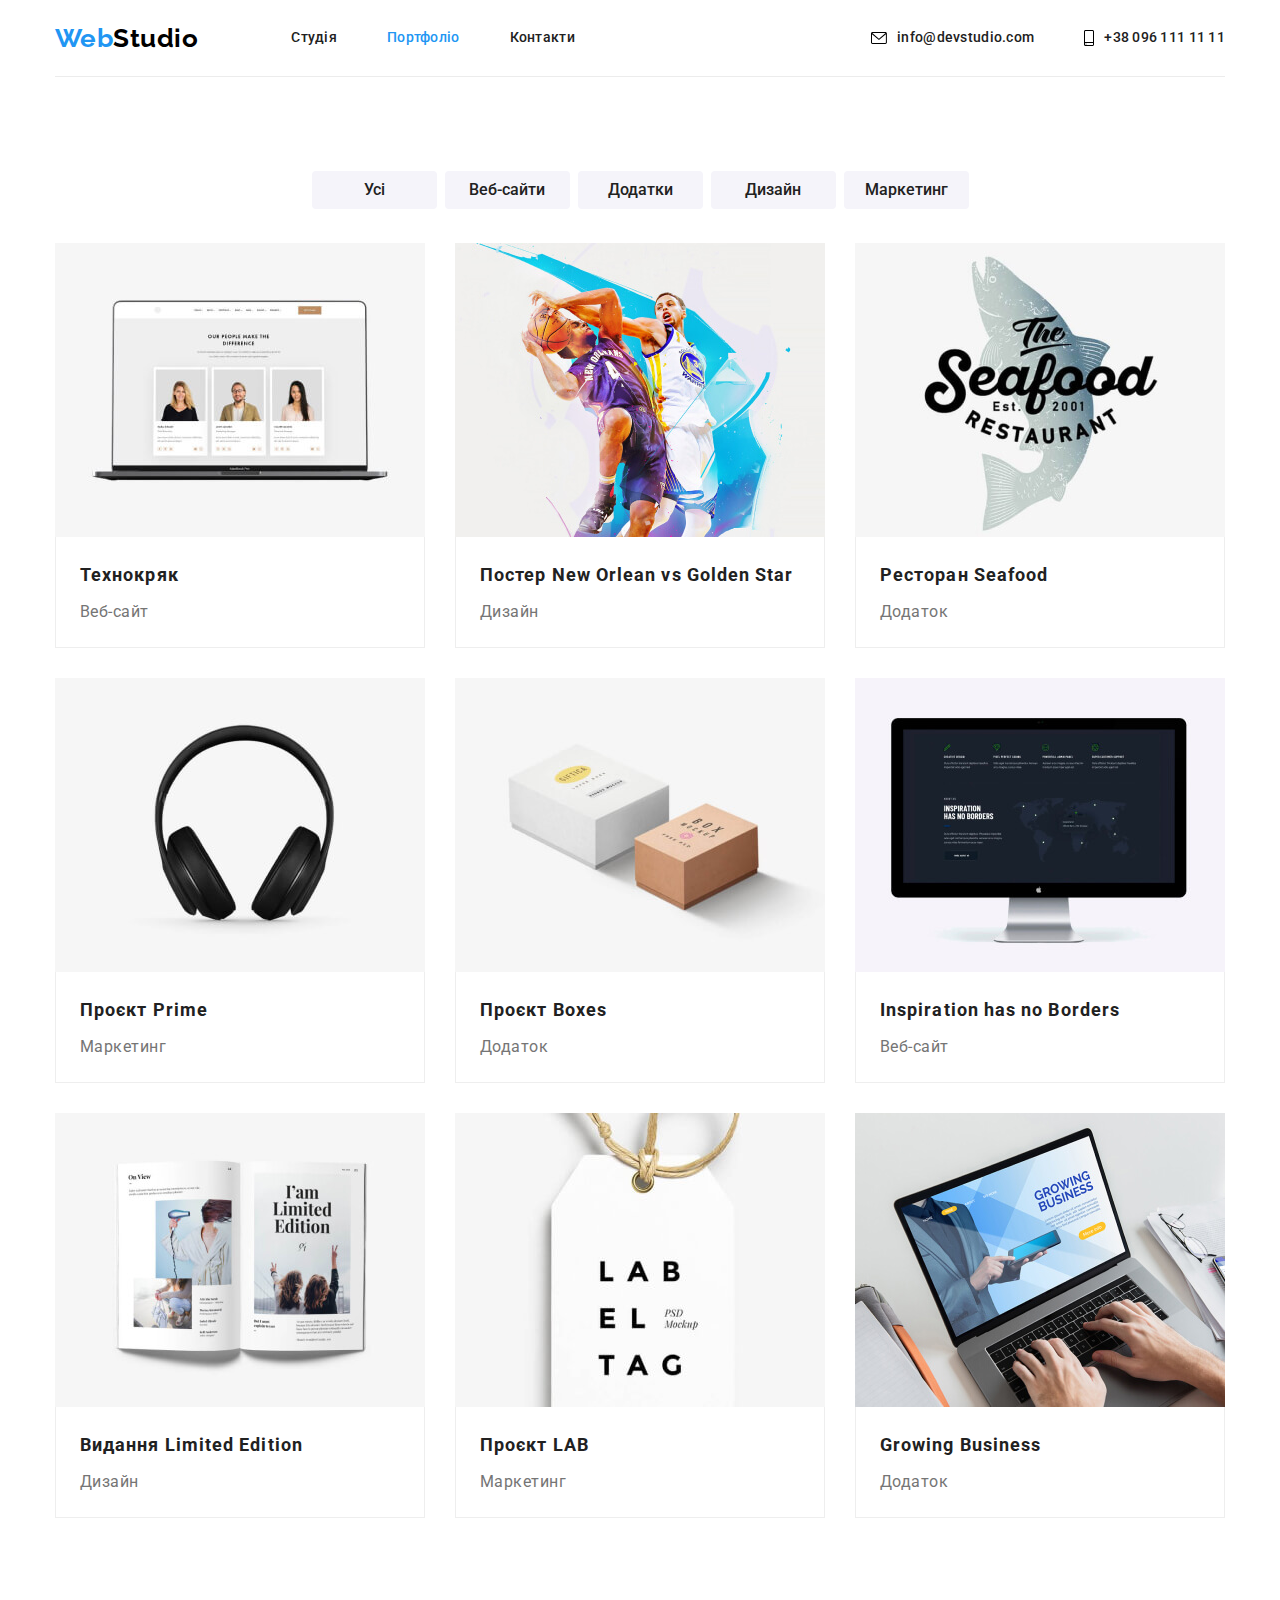
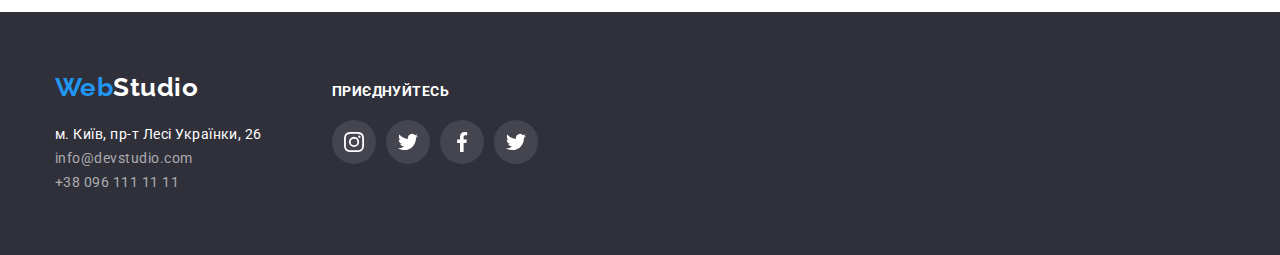
==== portfolio.html @ 513cb398 "Moved files to goit-markup-hw-05" ====
<!DOCTYPE html>
<html lang="uk">
  <head>
    <meta charset="UTF-8" />
    <meta http-equiv="X-UA-Compatible" content="IE=edge" />
    <meta name="viewport" content="width=device-width, initial-scale=1.0" />
    <title>Portfolio</title>
    <link rel="preconnect" href="https://fonts.googleapis.com" />
    <link rel="preconnect" href="https://fonts.gstatic.com" crossorigin />
    <link
      href="https://fonts.googleapis.com/css2?family=Raleway:wght@700&family=Roboto:wght@400;500;700;900&display=swap"
      rel="stylesheet"
    />
    <link
      rel="stylesheet"
      href="https://cdnjs.cloudflare.com/ajax/libs/modern-normalize/1.1.0/modern-normalize.min.css"
    />
    <link rel="stylesheet" href="./css/styles.css" />
  </head>
  <body>
    <header>
      <div class="container">
        <nav class="main-nav">
          <a href="./index.html" class="logo"> <span class="logo-blue">Web</span>Studio </a>
          <ul class="site-nav-list pages">
            <li class="item"><a href="./index.html" class="link">Студія</a></li>
            <li class="item"><a href="./portfolio.html" class="link current">Портфоліо</a></li>
            <li class="item"><a href="" class="link">Контакти</a></li>
          </ul>
          <ul class="site-nav-list contacts">
            <li class="item">
              <a href="mailto:info@devstudio.com" class="contact">
                <svg width="16" height="12" class="header_icon">
                  <use href="./images/icons.svg#icon-envelope"></use></svg>info@devstudio.com</a
              >
            </li>
            <li class="item">
              <a href="tel:+380961111111" class="contact">
                <svg width="10" height="16" class="header_icon">
                  <use href="./images/icons.svg#icon-smartphone"></use></svg>+38 096 111 11 11</a>
            </li>
          </ul>
        </nav>
      </div>
    </header>

    <main>
      <section>
        <div class="container sec-works">
          <h1 class="visually-hidden">Страница портфолио</h1>
          <ul class="button-list">
            <li class="button-menu"><button type="button" class="button-function">Усі</button></li>
            <li class="button-menu">
              <button type="button" class="button-function">Веб-сайти</button>
            </li>
            <li class="button-menu">
              <button type="button" class="button-function">Додатки</button>
            </li>
            <li class="button-menu">
              <button type="button" class="button-function">Дизайн</button>
            </li>
            <li class="button-menu">
              <button type="button" class="button-function">Маркетинг</button>
            </li>
          </ul>
          <ul class="gallery-list">
            <li class="item">
              <a href="" class="gallery-list-link"
                ><img src="./images/gallery1.jpg" alt="Технокряк" width="370" />
                <div class="gallery-list-content">
                  <h2 class="gallery-list-title">Технокряк</h2>
                  <p class="gallery-list-text">Веб-сайт</p>
                </div>
              </a>
            </li>
            <li class="item">
              <a href="" class="gallery-list-link"
                ><img
                  src="./images/gallery2.jpg"
                  alt="Постер New Orlean vs Golden Star"
                  width="370"
                />
                <div class="gallery-list-content">
                  <h2 class="gallery-list-title">Постер New Orlean vs Golden Star</h2>
                  <p class="gallery-list-text">Дизайн</p>
                </div></a
              >
            </li>
            <li class="item">
              <a href="" class="gallery-list-link"
                ><img src="./images/gallery3.jpg" alt="Ресторан Seafood" width="370" />
                <div class="gallery-list-content">
                  <h2 class="gallery-list-title">Ресторан Seafood</h2>
                  <p class="gallery-list-text">Додаток</p>
                </div></a
              >
            </li>
            <li class="item">
              <a href="" class="gallery-list-link"
                ><img src="./images/gallery4.jpg" alt="Проєкт Prime" width="370" />
                <div class="gallery-list-content">
                  <h2 class="gallery-list-title">Проєкт Prime</h2>
                  <p class="gallery-list-text">Маркетинг</p>
                </div></a
              >
            </li>
            <li class="item">
              <a href="" class="gallery-list-link"
                ><img src="./images/gallery5.jpg" alt="Проєкт Boxes" width="370" />
                <div class="gallery-list-content">
                  <h2 class="gallery-list-title">Проєкт Boxes</h2>
                  <p class="gallery-list-text">Додаток</p>
                </div></a>
            </li>
            <li class="item">
              <a href="" class="gallery-list-link"
                ><img src="./images/gallery6.jpg" alt="" width="370" />
                <div class="gallery-list-content">
                  <h2 class="gallery-list-title">Inspiration has no Borders</h2>
                  <p class="gallery-list-text">Веб-сайт</p>
                </div></a>
            </li>
            <li class="item">
              <a href="" class="gallery-list-link"
                ><img src="./images/gallery7.jpg" alt="Видання Limited Edition" width="370" />
                <div class="gallery-list-content">
                  <h2 class="gallery-list-title">Видання Limited Edition</h2>
                  <p class="gallery-list-text">Дизайн</p>
                </div></a
              >
            </li>
            <li class="item">
              <a href="" class="gallery-list-link"
                ><img src="./images/gallery8.jpg" alt="Проєкт LAB" width="370" />
                <div class="gallery-list-content">
                  <h2 class="gallery-list-title">Проєкт LAB</h2>
                  <p class="gallery-list-text">Маркетинг</p>
                </div></a
              >
            </li>
            <li class="item">
              <a href="" class="gallery-list-link"
                ><img src="./images/gallery9.jpg" alt="" width="370" />
                <div class="gallery-list-content">
                  <h2 class="gallery-list-title">Growing Business</h2>
                  <p class="gallery-list-text">Додаток</p>
                </div></a
              >
            </li>
          </ul>
        </div>
      </section>
    </main>
    <footer>
      <section class="footer-section-address">
        <div class="container container-footer">
          <div class="address-footer">
            <a href="./index.html" class="footer-logo">
              <span class="footer-logo-blue">Web</span>Studio
            </a>
            <address>
              <ul class="footer-address-list">
                <li>
                  <a
                    href="https://goo.gl/maps/oqx8ePhRrZRqefAk6"
                    target="_blank"
                    rel="noopener noreferrer nofollow"
                    class="footer-address-link"
                  >
                    м. Київ, пр-т Лесі Українки, 26
                  </a>
                </li>
                <li>
                  <a href="mailto:info@devstudio.com" class="footer-contacts">info@devstudio.com</a>
                </li>
                <li><a href="tel:+380961111111" class="footer-contacts">+38 096 111 11 11</a></li>
              </ul>
            </address>
          </div>
          <div class="join">
            <h3 class="join-title">приєднуйтесь</h3>
            <ul class="join-list">
              <li class="join-item"><a href="" class="join-button">
                <svg width="20" height="20" class="join-link">
                  <use href="./images/icons.svg#icon-instagram"></use>
                </svg>
              </a></li>
              <li class="join-item"><a href="" class="join-button">
                <svg width="20" height="20" class="join-link">
                  <use href="./images/icons.svg#icon-twitter"></use>
                </svg>
              </a></li>
              <li class="join-item"><a href="" class="join-button">
                <svg width="20" height="20" class="join-link">
                  <use href="./images/icons.svg#icon-facebook"></use>
                </svg>
              </a></li>
              <li class="join-item"><a href="" class="join-button">
                <svg width="20" height="20" class="join-link">
                  <use href="./images/icons.svg#icon-twitter"></use>
                </svg>
              </a></li>
            </ul>
          </div>
        </div>
      </section>
    </footer>
  </body>
</html>
---- css/styles.css ----
:root {
  --primary-text-color: #212121;
  --title-text-color: #757575;
  --accent-color: #2196f3;
  --primary-white-color: #ffffff;
}

body {
  background-color: var(--primary-white-color);
  color: var(--primary-text-color);
  font-family: Roboto, sans-serif;
  letter-spacing: 0.03em;
}

h1,
h2,
h3,
h4,
h5,
h6,
p {
  margin: 0;
}

ul {
  margin: 0;
  padding: 0;
  list-style: none;
}

button {
  cursor: pointer;
}

img {
  display: block;
  max-width: 100%;
  height: auto;
}

.container {
  width: 1200px;
  margin: 0 auto;
  padding: 0 15px;
}

.link {
  text-decoration: none;
}

/* ------Utilitarian classes------ */

.visually-hidden {
  position: absolute;
  width: 1px;
  height: 1px;
  margin: -1px;
  border: 0;
  padding: 0;
  white-space: nowrap;
  overflow: hidden;
}
/*  Header: */

/* Logo */

.logo {
  color: #000000;
  font-family: Raleway, sans-serif;
  font-weight: 700;
  font-size: 26px;
  line-height: 1.19;
  text-decoration: none;
}

.logo:hover {
  color: var(--accent-color);
}

.logo-blue {
  color: var(--accent-color);
}

.logo-blue:hover {
  color: #000000;
}

/* Навигация по сайту */

.main-nav {
  display: flex;
  align-items: center;
  border-bottom: 1px solid #ececec;
}

.site-nav-list {
  display: flex;
  list-style: none;
}

/* .site-nav-list .item {
  margin-right: 50px;
}

.site-nav-list .item:last-child {
  margin-right: 0;
} */

.site-nav-list .item + .item {
  margin-left: 50px;
}

/* .site-nav-list .item:not(:last-child) {
  margin-right: 50px;
} */

.site-nav-list.pages {
  margin-left: 93px;
}

.site-nav-list.contacts {
  margin-left: auto;
}

.site-nav-list .link,
.contact {
  display: inline-flex;
  align-items: center;
  padding-top: 30px;
  padding-bottom: 30px;
  color: var(--primary-text-color);
  font-weight: 500;
  font-size: 14px;
  line-height: 1.14;
  letter-spacing: 0.02em;
  text-decoration: none;
}

.site-nav-list .link:hover,
.site-nav-list .link:focus,
.contact:hover,
.contact:focus {
  color: var(--accent-color);
  fill: var(--accent-color);
}

.site-nav-list .link.current {
  color: var(--accent-color);
}

.header_icon {
  margin-right: 10px;
}

/* End of header. */

/* main: */

.hero {
  text-align: center;
}

.container.sec-hero {
  display: flex;
  flex-direction: column;
  align-items: center;

  padding-top: 200px;
  padding-bottom: 200px;

  height: 600px;
  width: 1600px;
  margin-left: auto;
  margin-right: auto;
  background-image: linear-gradient(to right, rgba(47, 48, 58, 0.4), rgba(47, 48, 58, 0.4)),
    url(../images/hero.jpg);
  background-repeat: no-repeat;
  background-size: cover;
  background-position: center;

  background-color: #2f303a;
}

.hero-title {
  color: #ffffff;
  font-weight: 900;
  font-size: 44px;
  line-height: 1.36;
  font-family: inherit;
  letter-spacing: 0.06em;
  text-transform: uppercase;
  text-align: center;
  width: 696px;
  margin-bottom: 30px;
}

.button.primary {
  color: #ffffff;
  background-color: var(--accent-color);
  font-family: inherit;
  font-weight: 700;
  font-size: 16px;
  line-height: 1.88;
  letter-spacing: 0.06em;

  width: 216px;
  height: 50px;
  box-shadow: 0px 4px 4px rgba(0, 0, 0, 0.15);
  border-radius: 4px;
  border-color: var(--accent-color);
}

.sec1 {
  padding-top: 94px;
  padding-bottom: 94px;
}
.feature-list {
  display: flex;
  list-style: none;
}

.feature-list .feature-name:not(:last-child) {
  margin-right: 30px;
}

.feature-name .thumb {
  display: flex;
  justify-content: center;
  align-items: center;
  width: 270px;
  content: '';
  height: 120px;
  background-color: #f5f4fa;
  border-radius: 4px;
  margin-bottom: 30px;

  /* background-size: contain;
  background-repeat: no-repeat;
  background-position: center;*/
}
/* 
.feature-name.icon-antenna::before {
  background-image: url(../images/antenna_1.svg);
}

.feature-name.icon-clock::before {
  background-image: url(../images/clock_2.svg);
}

.feature-name.icon-diagram::before {
  background-image: url(../images/diagram_3.svg);
}

.feature-name.icon-astronaut::before {
  background-image: url(../images/astronaut_4.svg);
} */

.feature-list .title {
  color: var(--primary-text-color);
  font-weight: 700;
  font-size: 14px;
  line-height: 1.14;
  text-transform: uppercase;

  margin-bottom: 10px;
}

.feature-list p {
  color: var(--title-text-color);
  font-size: 14px;
  line-height: 1.71;
}

.sec2 {
  padding-bottom: 94px;
}
.section-work {
  color: var(--primary-text-color);
  font-weight: 700;
  font-size: 36px;
  line-height: 1.17;
  text-align: center;
  padding-bottom: 50px;
}

.work-list {
  display: flex;
  list-style: none;
}

.work-list .work-item:not(:last-child) {
  margin-right: 30px;
}

.sec3 {
  background-color: #f5f4fa;
  padding-top: 94px;
  padding-bottom: 94px;
}

.section-team {
  color: var(--primary-text-color);
  font-weight: 700;
  font-size: 36px;
  line-height: 1.17;
  text-align: center;

  margin-bottom: 50px;
}

.section-team-list {
  display: flex;
  list-style: none;
}

.section-team-list .person {
  width: 270px;

  background-color: #ffffff;
  box-shadow: 0px 1px 3px rgba(0, 0, 0, 0.12), 0px 1px 1px rgba(0, 0, 0, 0.14),
    0px 2px 1px rgba(0, 0, 0, 0.2);
  border-radius: 0px 0px 4px 4px;
}

.section-team-list .person + .person {
  margin-left: 30px;
}

.person-content {
  display: flex;
  flex-direction: column;

  padding: 30px;
}

.section-team-list .title {
  color: var(--primary-text-color);
  font-weight: 500;
  font-size: 16px;
  line-height: 1.18;
  text-align: center;
  margin-bottom: 10px;
}

.section-team-list .profession {
  color: var(--title-text-color);
  font-size: 16px;
  line-height: 1.18;
  text-align: center;
  margin-bottom: 16px;
}

.person-soc-list {
  display: flex;
  justify-content: center;
  align-items: center;
}

.person-soc-items {
  width: 44px;
  height: 44px;
}

.person-soc-items:not(:last-child) {
  margin-right: 10px;
}

.person-soc-link {
  width: 100%;
  height: 100%;
  display: flex;
  border-radius: 50%;

  justify-content: center;
  align-items: center;
}

.person-soc-link:hover,
.person-soc-link:focus {
  background-color: var(--accent-color);
  fill: #ffffff;
}

.sec-customers {
  padding-top: 94px;
  padding-bottom: 94px;
}

.customers-title {
  font-weight: 700;
  font-size: 36px;
  line-height: 1.17;
  text-align: center;
  letter-spacing: 0.03em;
  margin-bottom: 50px;
}

.customers-list {
  display: flex;
  align-items: center;
}

.customers-item:not(:last-child) {
  margin-right: 30px;
}

.customers-item-box {
  display: block;
  align-items: center;
  justify-content: center;
  width: 170px;
  height: 92px;
  left: 615px;
  top: 2490px;

  border: 1px solid #afb1b8;
  border-radius: 4px;

  fill: #afb1b8;
}

.customers-item-box:hover,
.customers-item-box:focus {
  border-color: var(--accent-color);
  fill: var(--accent-color);
}

.customers_icons {
  margin: 16px 32px;
}

/* end of main. */

/* footer: */

.footer-section-address {
  background-color: #2f303a;
}

.container-footer {
  display: flex;
}

.footer-logo {
  color: #ffffff;
  font-family: 'Raleway';
  font-style: normal;
  font-weight: 700;
  font-size: 26px;
  line-height: 1.19;
  text-decoration: none;

  display: block;
  padding-top: 60px;
  padding-bottom: 20px;
}

.footer-logo-blue {
  color: var(--accent-color);
}

.footer-address-list {
  list-style: none;
  font-size: 14px;
  line-height: 1.71;
  font-style: normal;

  padding-bottom: 60px;
}

.footer-address-link {
  color: #ffffff;
  font-size: 14px;
  line-height: 1.71;
  text-decoration: none;
}

.footer-address-link:hover,
.footer-address-link:focus {
  color: var(--accent-color);
}

.footer-contacts {
  color: rgba(255, 255, 255, 0.6);
  font-size: 14px;
  line-height: 1.71;
  text-decoration: none;
}

.footer-contacts:hover,
.footer-contacts:focus {
  color: var(--accent-color);
}

.join {
  margin-top: 72px;
  margin-left: 70px;
}

.join-title {
  font-weight: 700;
  font-size: 14px;
  line-height: 1.14;
  letter-spacing: 0.03em;
  text-transform: uppercase;
  color: #ffffff;

  margin-bottom: 20px;
}
.join-list {
  display: flex;
  justify-content: center;
}
.join-item {
}
.join-button {
  padding: 0;
  border: none;
  width: 44px;
  height: 44px;
  border-radius: 50%;
  margin-right: 10px;
  background: rgba(255, 255, 255, 0.1);
  display: inline-flex;
  justify-content: center;
  align-items: center;
}

.join-button:hover,
.join-button:focus {
  background: var(--accent-color);
  fill: var(--primary-white-color);
}

.join-link {
  background-position: center;
  fill: var(--primary-white-color);
  margin: 0;
  padding: 0;
}

/* классы для portfolio.html */

.container.sec-works {
  background-color: #ffffff;
  padding-top: 94px;
  padding-bottom: 94px;
}

.button-list {
  display: flex;
  list-style: none;
  justify-content: center;

  margin-bottom: 34px;
}

.button-menu:not(:last-child) {
  margin-right: 8px;
}

.button-function {
  color: #212121;
  background-color: #f5f4fa;
  font-family: inherit;
  font-weight: 500;
  font-size: 16px;
  line-height: 1.62;
  text-align: center;

  width: 125px;
  height: 38px;
  border-radius: 4px;
  border: 2px solid transparent;
}

.button-function:hover,
.button-function:focus {
  color: #ffffff;
  background-color: #2196f3;
  box-shadow: 0px 3px 1px rgba(0, 0, 0, 0.1), 0px 1px 2px rgba(0, 0, 0, 0.08),
    0px 2px 2px rgba(0, 0, 0, 0.12);
  border-radius: 4px;
}

.gallery-list {
  display: flex;
  flex-wrap: wrap;
  list-style: none;
}

.gallery-list .item {
  flex-basis: calc((100% - 60px) / 3);
  margin-right: 30px;
  margin-bottom: 30px;
}

.gallery-list .item:nth-child(3n) {
  margin-right: 0;
}

.gallery-list .item:nth-last-child(-n + 3) {
  margin-bottom: 0;
}

.gallery-list .item:hover,
.gallery-list .item:focus {
  border: 1px solid #eeeeee;
  box-shadow: 0px 1px 1px rgba(0, 0, 0, 0.12), 0px 4px 4px rgba(0, 0, 0, 0.06),
    1px 4px 6px rgba(0, 0, 0, 0.16);
}

.gallery-list-link {
  text-decoration: none;
}

.gallery-list-content {
  padding: 20px 24px;
  border-left: 1px solid #eeeeee;
  border-right: 1px solid #eeeeee;
  border-bottom: 1px solid #eeeeee;
}

.gallery-list-title {
  color: var(--primary-text-color);
  font-weight: 700;
  font-size: 18px;
  line-height: 2;
  letter-spacing: 0.06em;

  margin-bottom: 4px;
}

.gallery-list-text {
  color: var(--title-text-color);
  font-size: 16px;
  line-height: 1.88;
}
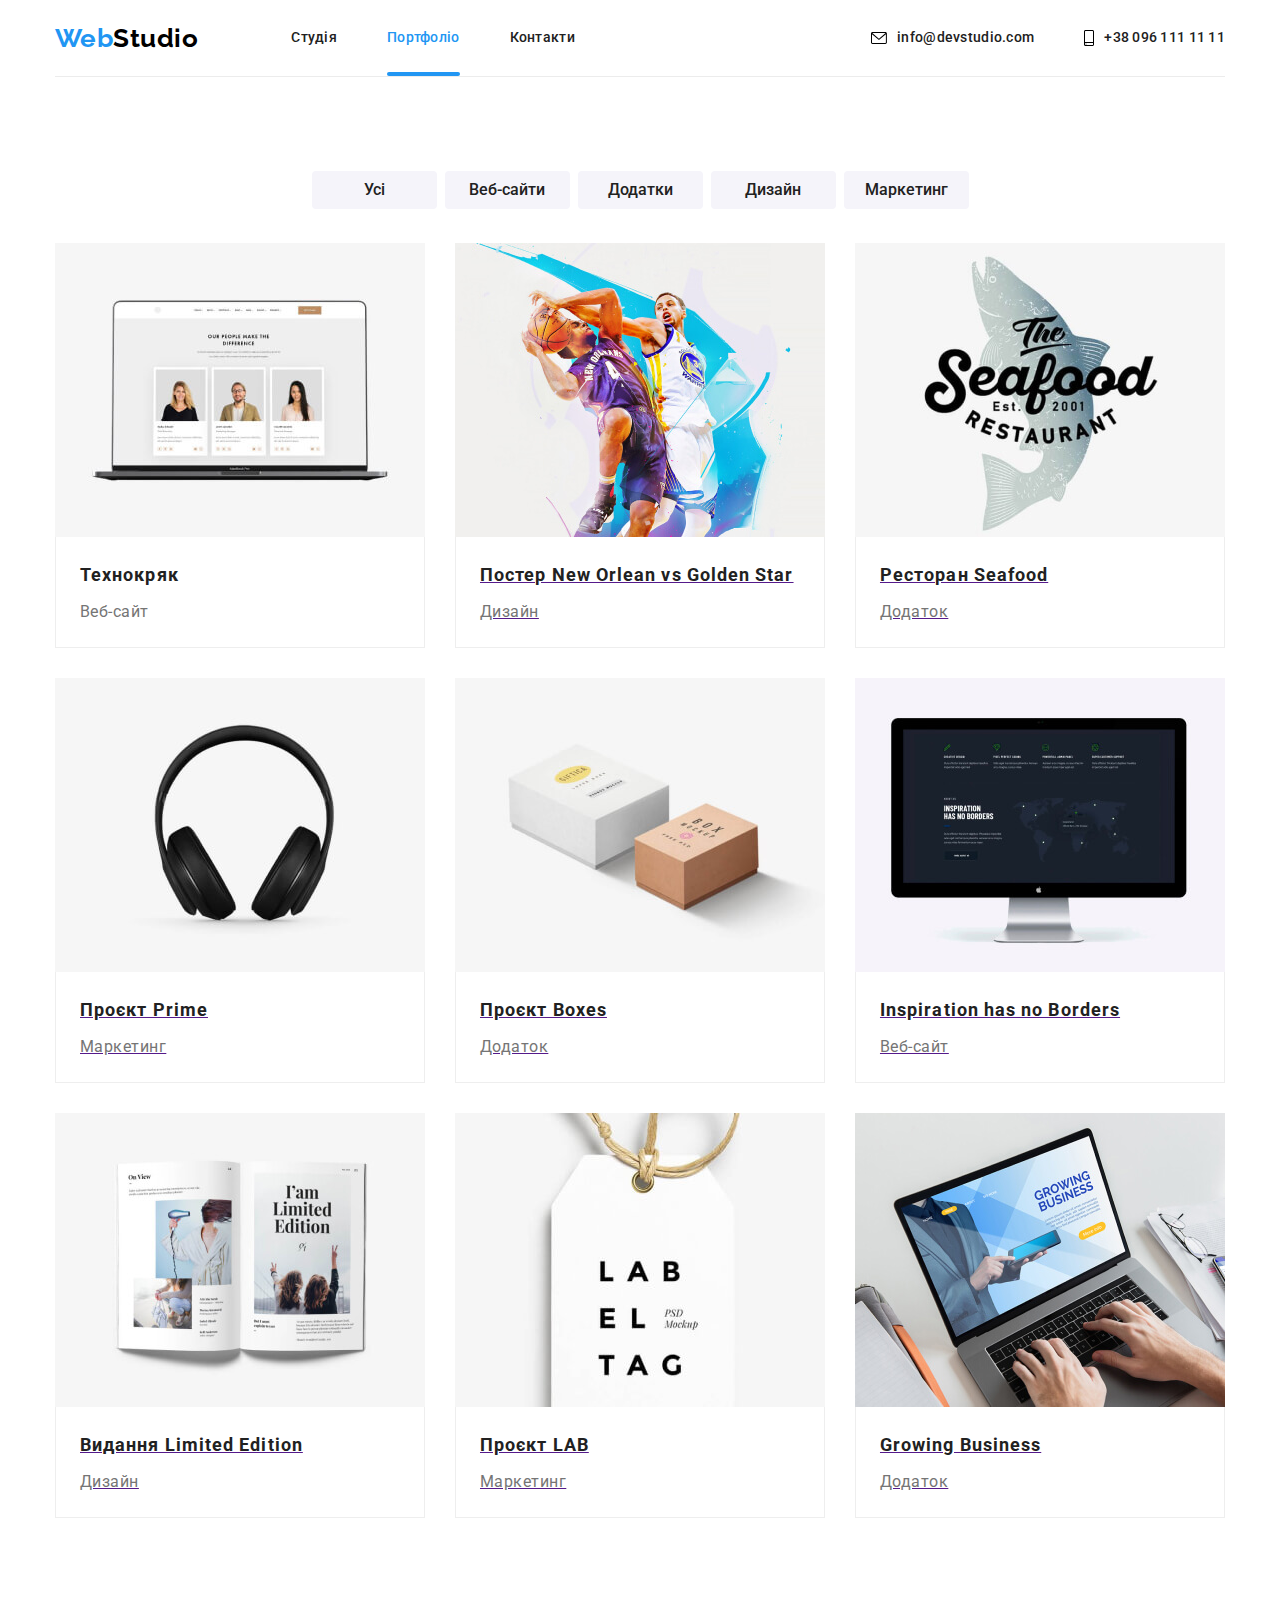
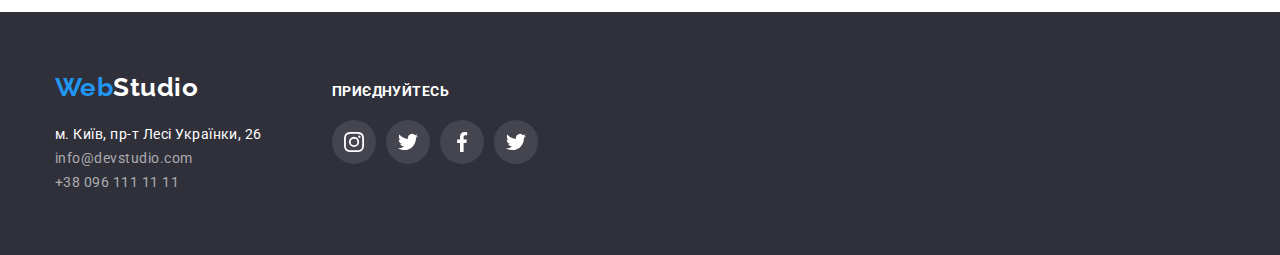
==== commit a69abff9: "Added technocrack" ====
--- a/portfolio.html
+++ b/portfolio.html
@@ -65,8 +65,12 @@
           </ul>
           <ul class="gallery-list">
             <li class="item">
-              <a href="" class="gallery-list-link"
-                ><img src="./images/gallery1.jpg" alt="Технокряк" width="370" />
+              <a href="" class="gallery-list-link link"
+                > <div class="gallery-list-wrap"><img src="./images/gallery1.jpg" alt="Технокряк" width="370" />
+                  <p class="gallery-list-toptext">Ресурс пропонує комплексні пропозиції з різним рівнем функціоналу та сервісів. Все це дозволить відвідувачу отримати вичерпні відомості про компанію чи приватну особу.
+
+                  </p>
+                </div>
                 <div class="gallery-list-content">
                   <h2 class="gallery-list-title">Технокряк</h2>
                   <p class="gallery-list-text">Веб-сайт</p>
--- a/css/styles.css
+++ b/css/styles.css
@@ -3,6 +3,7 @@
   --title-text-color: #757575;
   --accent-color: #2196f3;
   --primary-white-color: #ffffff;
+  --tran: 250ms cubic-bezier(0.4, 0, 0.2, 1);
 }
 
 body {
@@ -134,6 +135,10 @@
   line-height: 1.14;
   letter-spacing: 0.02em;
   text-decoration: none;
+
+  transition: color var(--tran), fill var(--tran);
+
+  position: relative;
 }
 
 .site-nav-list .link:hover,
@@ -147,6 +152,20 @@
 .site-nav-list .link.current {
   color: var(--accent-color);
 }
+
+.site-nav-list .link.current::after {
+  content: '';
+
+  position: absolute;
+
+  width: 100%;
+  height: 4px;
+  background-color: var(--accent-color);
+  border-radius: 2px;
+  left: 0;
+  bottom: 0;
+}
+
 
 .header_icon {
   margin-right: 10px;
@@ -373,6 +392,8 @@
 
   justify-content: center;
   align-items: center;
+
+  transition: background-color var(--tran), fill var(--tran);
 }
 
 .person-soc-link:hover,
@@ -417,6 +438,8 @@
   border-radius: 4px;
 
   fill: #afb1b8;
+
+  transition: fill var(--tran), border-color var(--tran);
 }
 
 .customers-item-box:hover,
@@ -473,6 +496,8 @@
   font-size: 14px;
   line-height: 1.71;
   text-decoration: none;
+
+  transition: color var(--tran);
 }
 
 .footer-address-link:hover,
@@ -485,6 +510,8 @@
   font-size: 14px;
   line-height: 1.71;
   text-decoration: none;
+
+  transition: color var(--tran);
 }
 
 .footer-contacts:hover,
@@ -520,15 +547,17 @@
   height: 44px;
   border-radius: 50%;
   margin-right: 10px;
-  background: rgba(255, 255, 255, 0.1);
+  background-color: rgba(255, 255, 255, 0.1);
   display: inline-flex;
   justify-content: center;
   align-items: center;
+  
+  transition: background-color var(--tran), fill var(--tran);
 }
 
 .join-button:hover,
 .join-button:focus {
-  background: var(--accent-color);
+  background-color: var(--accent-color);
   fill: var(--primary-white-color);
 }
 
@@ -572,6 +601,8 @@
   height: 38px;
   border-radius: 4px;
   border: 2px solid transparent;
+
+  transition: color var(--tran), background-color var(--tran), box-shadow var(--tran);
 }
 
 .button-function:hover,
@@ -580,7 +611,6 @@
   background-color: #2196f3;
   box-shadow: 0px 3px 1px rgba(0, 0, 0, 0.1), 0px 1px 2px rgba(0, 0, 0, 0.08),
     0px 2px 2px rgba(0, 0, 0, 0.12);
-  border-radius: 4px;
 }
 
 .gallery-list {
@@ -593,6 +623,9 @@
   flex-basis: calc((100% - 60px) / 3);
   margin-right: 30px;
   margin-bottom: 30px;
+
+
+  transition: box-shadow var(--tran);
 }
 
 .gallery-list .item:nth-child(3n) {
@@ -605,14 +638,47 @@
 
 .gallery-list .item:hover,
 .gallery-list .item:focus {
-  border: 1px solid #eeeeee;
   box-shadow: 0px 1px 1px rgba(0, 0, 0, 0.12), 0px 4px 4px rgba(0, 0, 0, 0.06),
     1px 4px 6px rgba(0, 0, 0, 0.16);
+
 }
 
 .gallery-list-link {
-  text-decoration: none;
-}
+  display: block;
+}
+
+.gallery-list-wrap {
+  position: relative;
+  overflow: hidden;
+}
+
+.gallery-list-toptext {
+  position: absolute;
+  top: 0;
+
+  font-size: 18px;
+  line-height: 1.56;
+  letter-spacing: 0.03em;
+  color: var(--primary-white-color);
+  padding: 63px 24px;
+  background-color: rgba(33, 150, 243, 0.9);
+  height: 100%;
+
+  transform: translateY(100%);
+  transition: transform var(--tran);
+  opacity: 0;
+  
+}
+
+
+.gallery-list-link:hover .gallery-list-toptext  {
+  transform: translateY(0%);
+  opacity: 1;
+}
+
+
+
+
 
 .gallery-list-content {
   padding: 20px 24px;
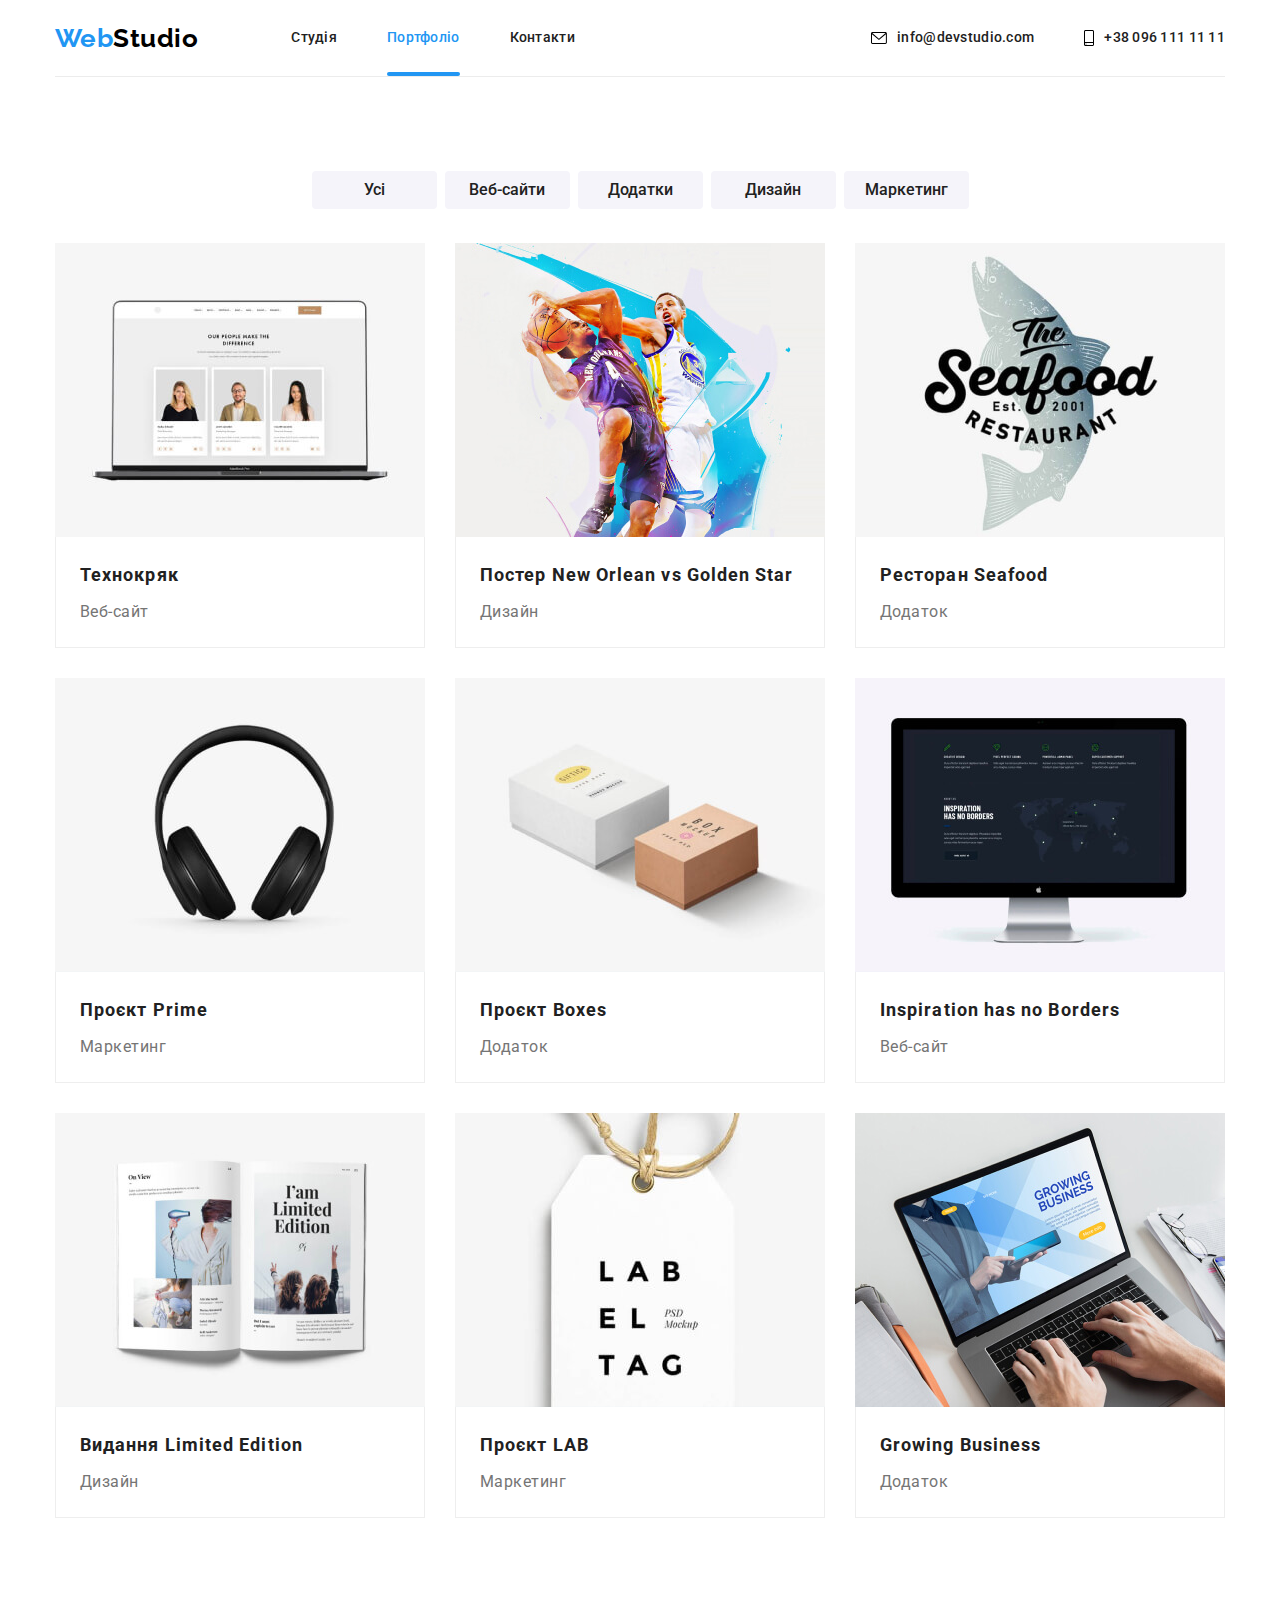
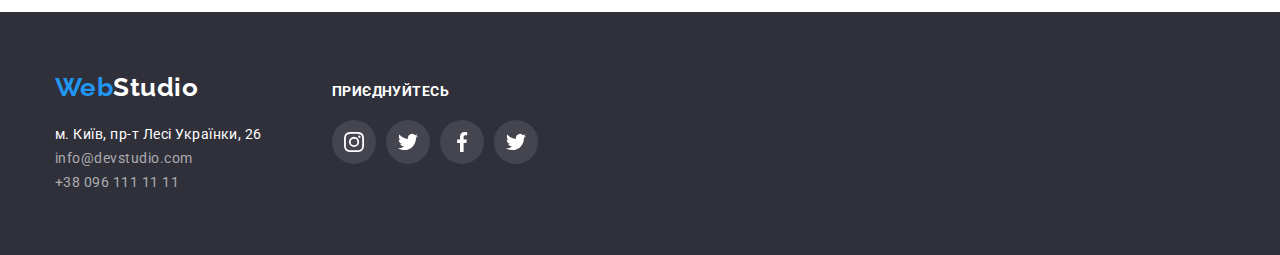
==== commit da45a6fd: "Added overlays to all cards" ====
--- a/portfolio.html
+++ b/portfolio.html
@@ -68,7 +68,6 @@
               <a href="" class="gallery-list-link link"
                 > <div class="gallery-list-wrap"><img src="./images/gallery1.jpg" alt="Технокряк" width="370" />
                   <p class="gallery-list-toptext">Ресурс пропонує комплексні пропозиції з різним рівнем функціоналу та сервісів. Все це дозволить відвідувачу отримати вичерпні відомості про компанію чи приватну особу.
-
                   </p>
                 </div>
                 <div class="gallery-list-content">
@@ -78,12 +77,15 @@
               </a>
             </li>
             <li class="item">
-              <a href="" class="gallery-list-link"
-                ><img
+              <a href="" class="gallery-list-link link"
+                > <div class="gallery-list-wrap"><img
                   src="./images/gallery2.jpg"
                   alt="Постер New Orlean vs Golden Star"
                   width="370"
                 />
+                <p class="gallery-list-toptext">Ресурс пропонує комплексні пропозиції з різним рівнем функціоналу та сервісів. Все це дозволить відвідувачу отримати вичерпні відомості про компанію чи приватну особу.
+                </p>
+              </div>
                 <div class="gallery-list-content">
                   <h2 class="gallery-list-title">Постер New Orlean vs Golden Star</h2>
                   <p class="gallery-list-text">Дизайн</p>
@@ -91,61 +93,82 @@
               >
             </li>
             <li class="item">
-              <a href="" class="gallery-list-link"
-                ><img src="./images/gallery3.jpg" alt="Ресторан Seafood" width="370" />
-                <div class="gallery-list-content">
+              <a href="" class="gallery-list-link link"
+                > <div class="gallery-list-wrap"><img src="./images/gallery3.jpg" alt="Ресторан Seafood" width="370" />
+                  <p class="gallery-list-toptext">Ресурс пропонує комплексні пропозиції з різним рівнем функціоналу та сервісів. Все це дозволить відвідувачу отримати вичерпні відомості про компанію чи приватну особу.
+                  </p>
+                </div>
+                  <div class="gallery-list-content">
                   <h2 class="gallery-list-title">Ресторан Seafood</h2>
                   <p class="gallery-list-text">Додаток</p>
                 </div></a
               >
             </li>
             <li class="item">
-              <a href="" class="gallery-list-link"
-                ><img src="./images/gallery4.jpg" alt="Проєкт Prime" width="370" />
-                <div class="gallery-list-content">
+              <a href="" class="gallery-list-link link"
+                > <div class="gallery-list-wrap"><img src="./images/gallery4.jpg" alt="Проєкт Prime" width="370" />
+                  <p class="gallery-list-toptext">Ресурс пропонує комплексні пропозиції з різним рівнем функціоналу та сервісів. Все це дозволить відвідувачу отримати вичерпні відомості про компанію чи приватну особу.
+                  </p>
+                </div>
+                  <div class="gallery-list-content">
                   <h2 class="gallery-list-title">Проєкт Prime</h2>
                   <p class="gallery-list-text">Маркетинг</p>
                 </div></a
               >
             </li>
             <li class="item">
-              <a href="" class="gallery-list-link"
-                ><img src="./images/gallery5.jpg" alt="Проєкт Boxes" width="370" />
-                <div class="gallery-list-content">
+              <a href="" class="gallery-list-link link"
+                > <div class="gallery-list-wrap"><img src="./images/gallery5.jpg" alt="Проєкт Boxes" width="370" />
+                  <p class="gallery-list-toptext">Ресурс пропонує комплексні пропозиції з різним рівнем функціоналу та сервісів. Все це дозволить відвідувачу отримати вичерпні відомості про компанію чи приватну особу.
+                  </p>
+                </div>
+                  <div class="gallery-list-content">
                   <h2 class="gallery-list-title">Проєкт Boxes</h2>
                   <p class="gallery-list-text">Додаток</p>
                 </div></a>
             </li>
             <li class="item">
-              <a href="" class="gallery-list-link"
-                ><img src="./images/gallery6.jpg" alt="" width="370" />
-                <div class="gallery-list-content">
+              <a href="" class="gallery-list-link link"
+                > <div class="gallery-list-wrap"><img src="./images/gallery6.jpg" alt="" width="370" />
+                  <p class="gallery-list-toptext">Ресурс пропонує комплексні пропозиції з різним рівнем функціоналу та сервісів. Все це дозволить відвідувачу отримати вичерпні відомості про компанію чи приватну особу.
+                  </p>
+                </div>
+                  <div class="gallery-list-content">
                   <h2 class="gallery-list-title">Inspiration has no Borders</h2>
                   <p class="gallery-list-text">Веб-сайт</p>
                 </div></a>
             </li>
             <li class="item">
-              <a href="" class="gallery-list-link"
-                ><img src="./images/gallery7.jpg" alt="Видання Limited Edition" width="370" />
-                <div class="gallery-list-content">
+              <a href="" class="gallery-list-link link"
+                > <div class="gallery-list-wrap"><img src="./images/gallery7.jpg" alt="Видання Limited Edition" width="370" />
+                  <p class="gallery-list-toptext">Ресурс пропонує комплексні пропозиції з різним рівнем функціоналу та сервісів. Все це дозволить відвідувачу отримати вичерпні відомості про компанію чи приватну особу.
+                  </p>
+                </div>
+                  <div class="gallery-list-content">
                   <h2 class="gallery-list-title">Видання Limited Edition</h2>
                   <p class="gallery-list-text">Дизайн</p>
                 </div></a
               >
             </li>
             <li class="item">
-              <a href="" class="gallery-list-link"
-                ><img src="./images/gallery8.jpg" alt="Проєкт LAB" width="370" />
-                <div class="gallery-list-content">
+              <a href="" class="gallery-list-link link"
+                > <div class="gallery-list-wrap"><img src="./images/gallery8.jpg" alt="Проєкт LAB" width="370" />
+                  <p class="gallery-list-toptext">Ресурс пропонує комплексні пропозиції з різним рівнем функціоналу та сервісів. Все це дозволить відвідувачу отримати вичерпні відомості про компанію чи приватну особу.
+                  </p>
+                </div>
+                  <div class="gallery-list-content">
                   <h2 class="gallery-list-title">Проєкт LAB</h2>
                   <p class="gallery-list-text">Маркетинг</p>
                 </div></a
               >
             </li>
             <li class="item">
-              <a href="" class="gallery-list-link"
-                ><img src="./images/gallery9.jpg" alt="" width="370" />
-                <div class="gallery-list-content">
+              <a href="" class="gallery-list-link link"
+                > <div class="gallery-list-wrap"><img src="./images/gallery9.jpg" alt="" width="370" />
+                  <p class="gallery-list-toptext">Ресурс пропонує комплексні пропозиції з різним рівнем функціоналу та сервісів. Все це дозволить відвідувачу отримати вичерпні відомості про компанію чи приватну особу.
+                  </p>
+                </div>
+                  <div class="gallery-list-content">
                   <h2 class="gallery-list-title">Growing Business</h2>
                   <p class="gallery-list-text">Додаток</p>
                 </div></a
--- a/css/styles.css
+++ b/css/styles.css
@@ -666,14 +666,11 @@
 
   transform: translateY(100%);
   transition: transform var(--tran);
-  opacity: 0;
-  
 }
 
 
 .gallery-list-link:hover .gallery-list-toptext  {
   transform: translateY(0%);
-  opacity: 1;
 }
 
 
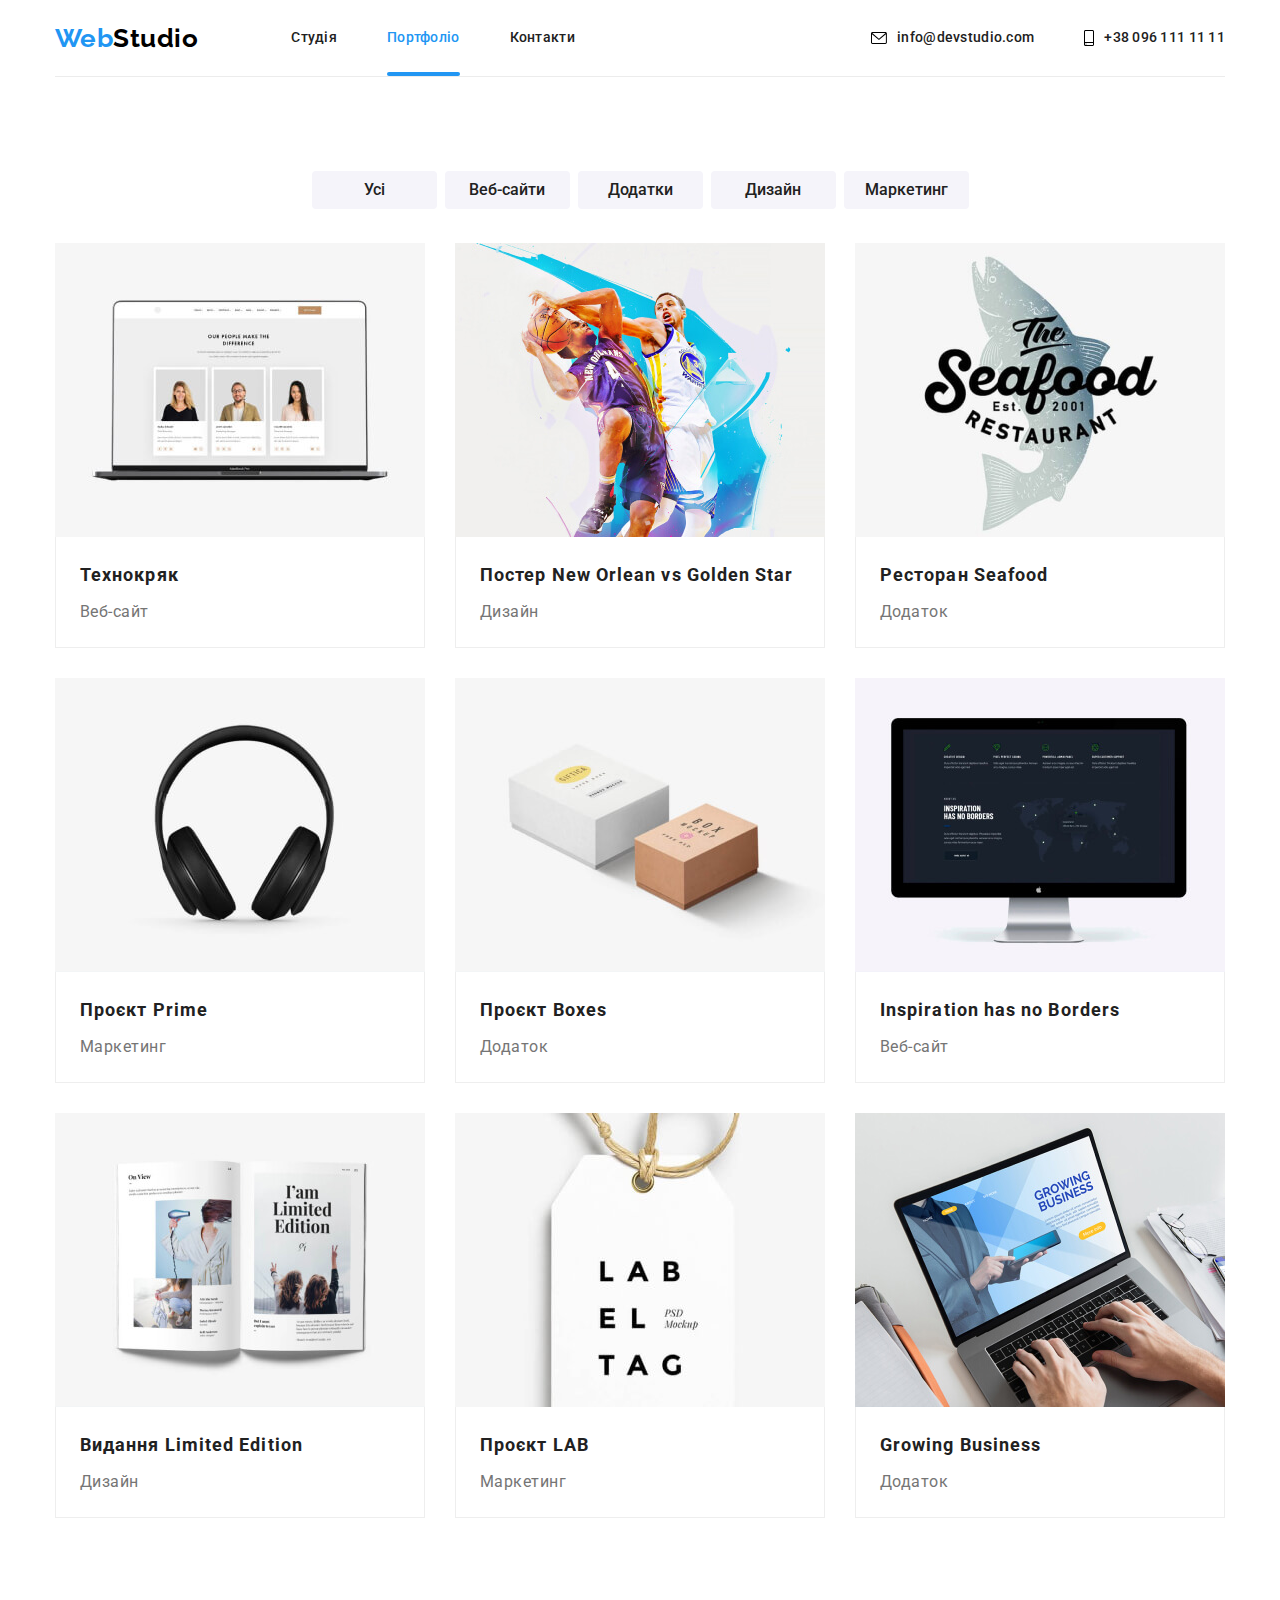
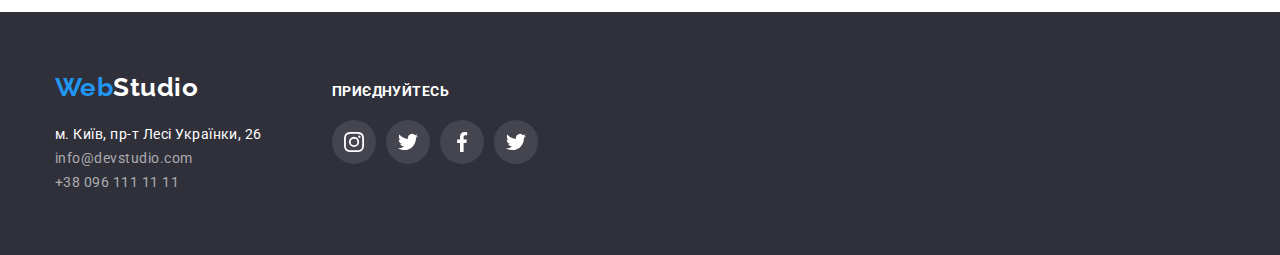
==== commit 25da148c: "Added working modal" ====
--- a/portfolio.html
+++ b/portfolio.html
@@ -153,7 +153,7 @@
             <li class="item">
               <a href="" class="gallery-list-link link"
                 > <div class="gallery-list-wrap"><img src="./images/gallery8.jpg" alt="Проєкт LAB" width="370" />
-                  <p class="gallery-list-toptext">Ресурс пропонує комплексні пропозиції з різним рівнем функціоналу та сервісів. Все це дозволить відвідувачу отримати вичерпні відомості про компанію чи приватну особу.
+                  <p class="gallery-list-toptext">Lorem ipsum dolor sit amet consectetur adipisicing elit. Delectus nihil suscipit unde. Debitis cum delectus excepturi. Eos doloribus quo totam quia error omnis nesciunt nisi iure eligendi delectus. Illo ullam quis reiciendis possimus aliquam. Asperiores ipsum dolore nam. Tempora veniam, ratione culpa esse adipisci quis harum placeat praesentium porro quisquam.
                   </p>
                 </div>
                   <div class="gallery-list-content">
--- a/css/styles.css
+++ b/css/styles.css
@@ -165,7 +165,6 @@
   left: 0;
   bottom: 0;
 }
-
 
 .header_icon {
   margin-right: 10px;
@@ -551,7 +550,7 @@
   display: inline-flex;
   justify-content: center;
   align-items: center;
-  
+
   transition: background-color var(--tran), fill var(--tran);
 }
 
@@ -624,7 +623,6 @@
   margin-right: 30px;
   margin-bottom: 30px;
 
-
   transition: box-shadow var(--tran);
 }
 
@@ -640,7 +638,6 @@
 .gallery-list .item:focus {
   box-shadow: 0px 1px 1px rgba(0, 0, 0, 0.12), 0px 4px 4px rgba(0, 0, 0, 0.06),
     1px 4px 6px rgba(0, 0, 0, 0.16);
-
 }
 
 .gallery-list-link {
@@ -666,16 +663,12 @@
 
   transform: translateY(100%);
   transition: transform var(--tran);
-}
-
-
-.gallery-list-link:hover .gallery-list-toptext  {
+  overflow: auto;
+}
+
+.gallery-list-link:hover .gallery-list-toptext {
   transform: translateY(0%);
 }
-
-
-
-
 
 .gallery-list-content {
   padding: 20px 24px;
@@ -699,3 +692,56 @@
   font-size: 16px;
   line-height: 1.88;
 }
+
+/* модальное окно index.html : */
+
+.backdrop {
+  position: fixed;
+  top: 0;
+
+  width: 100%;
+  height: 100%;
+  background-color: rgba(0, 0, 0, 0.2);
+}
+
+.modal {
+  position: absolute;
+  top: 50%;
+  left: 50%;
+
+  transform: translate(-50%, -50%);
+
+  width: 528px;
+  min-height: 581px;
+  background-color: var(--primary-white-color);
+  box-shadow: 0px 1px 3px rgba(0, 0, 0, 0.12), 0px 1px 1px rgba(0, 0, 0, 0.14),
+    0px 2px 1px rgba(0, 0, 0, 0.2);
+  border-radius: 4px;
+}
+
+.modal-close {
+  position: absolute;
+  top: 8px;
+  right: 8px;
+
+  width: 30px;
+  height: 30px;
+  background-color: var(--primary-white-color);
+  border-radius: 50%;
+  border: 1px solid rgba(0, 0, 0, 0.1);
+  display: inline-flex;
+  justify-content: center;
+  align-items: center;
+}
+
+.modal-close-button {
+  fill: #000000;
+  width: 11px;
+  height: 11px;
+}
+
+.is-hidden {
+  opacity: 0;
+  visibility: hidden;
+  pointer-events: none;
+}
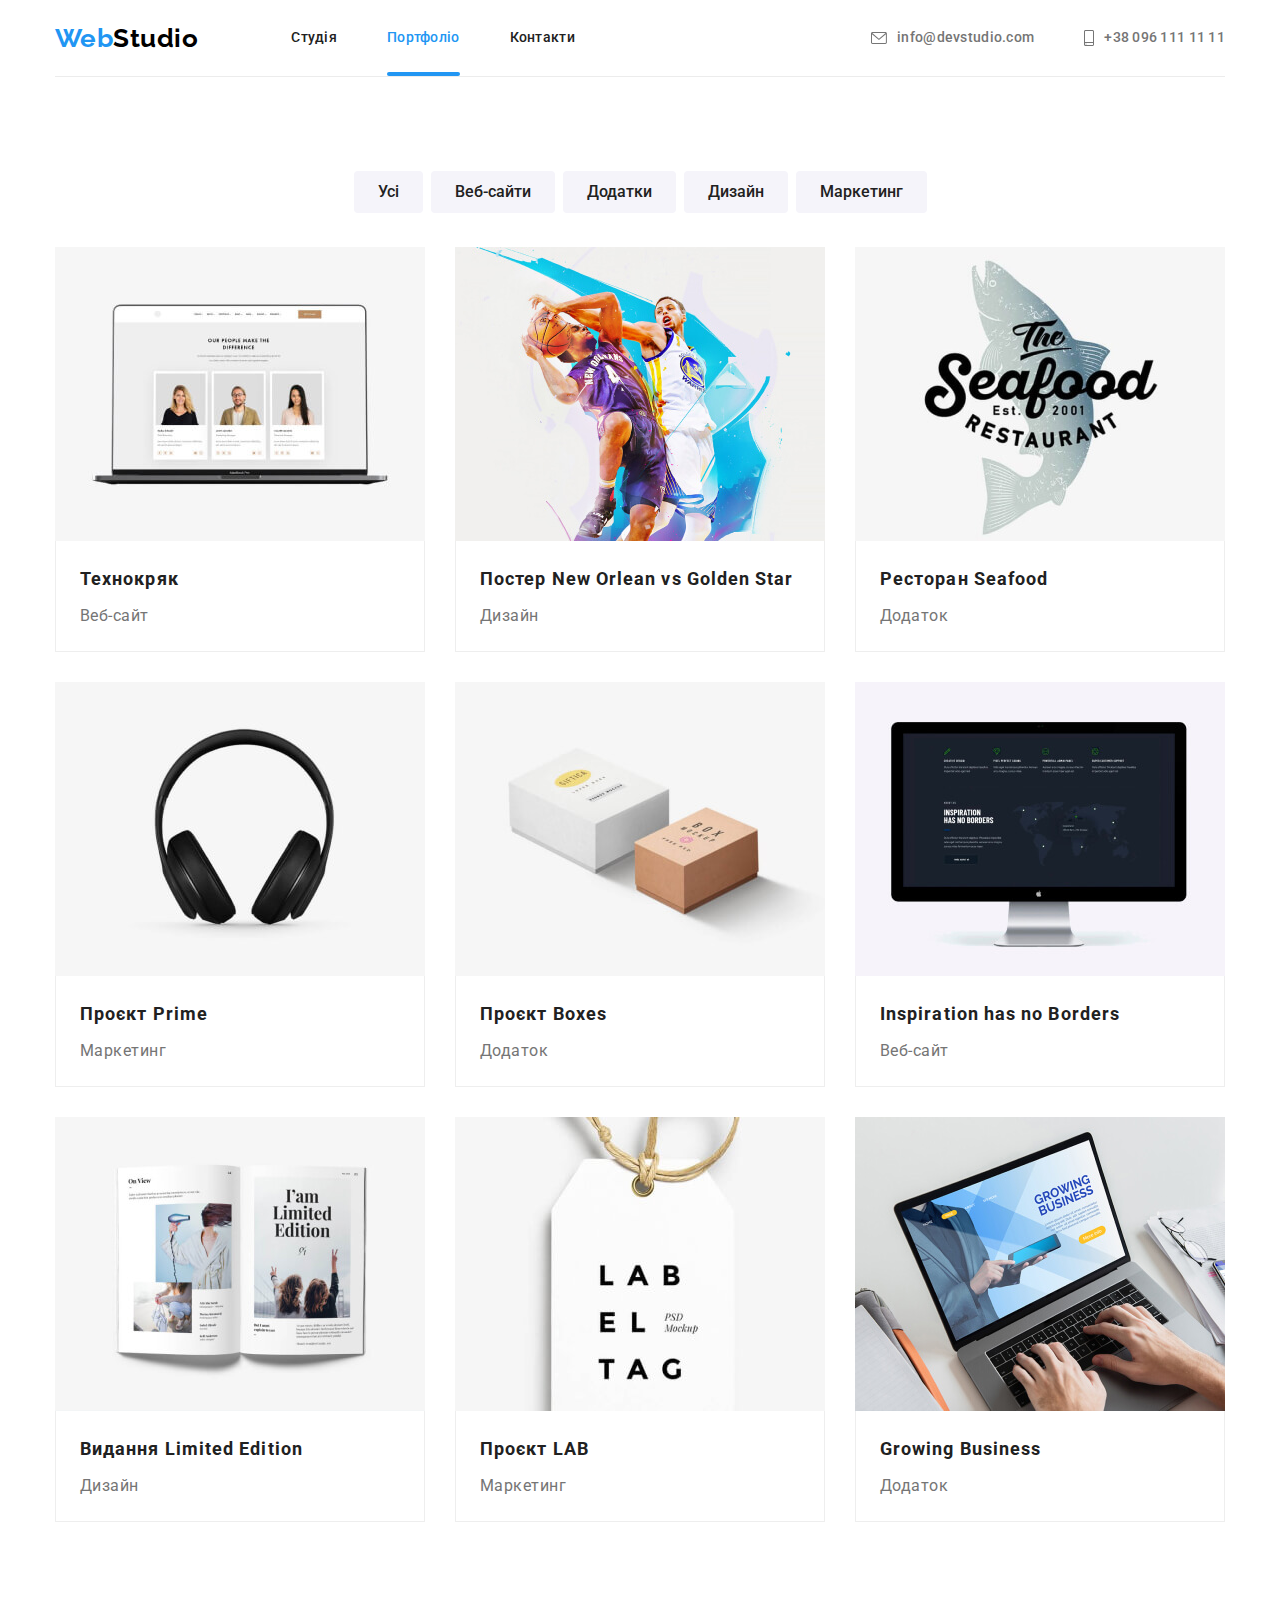
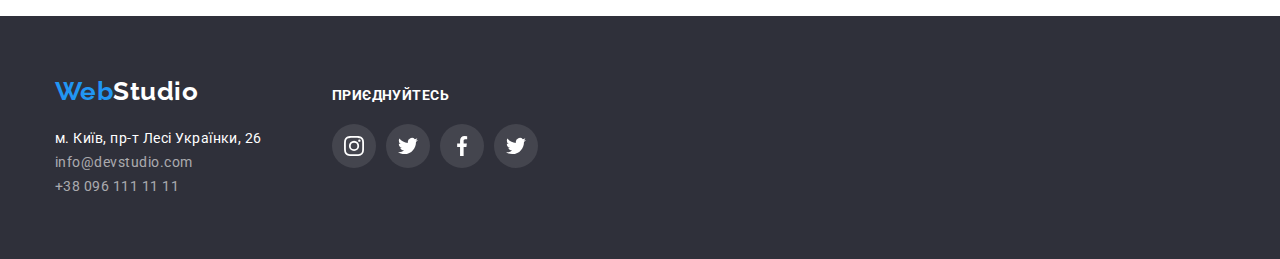
==== commit 8a07c208: "Bug fixes" ====
--- a/portfolio.html
+++ b/portfolio.html
@@ -178,8 +178,7 @@
         </div>
       </section>
     </main>
-    <footer>
-      <section class="footer-section-address">
+   <footer class="footer-section-address">
         <div class="container container-footer">
           <div class="address-footer">
             <a href="./index.html" class="footer-logo">
@@ -228,9 +227,7 @@
                 </svg>
               </a></li>
             </ul>
-          </div>
         </div>
-      </section>
     </footer>
   </body>
 </html>
--- a/css/styles.css
+++ b/css/styles.css
@@ -53,6 +53,7 @@
 
 .visually-hidden {
   position: absolute;
+
   width: 1px;
   height: 1px;
   margin: -1px;
@@ -125,20 +126,27 @@
 
 .site-nav-list .link,
 .contact {
+  position: relative;
+
   display: inline-flex;
   align-items: center;
   padding-top: 30px;
   padding-bottom: 30px;
-  color: var(--primary-text-color);
   font-weight: 500;
   font-size: 14px;
   line-height: 1.14;
   letter-spacing: 0.02em;
   text-decoration: none;
 
-  transition: color var(--tran), fill var(--tran);
-
-  position: relative;
+  transition: color var(--tran);
+}
+
+.site-nav-list .link {
+color: var(--primary-text-color);
+}
+
+.site-nav-list .contact {
+color: var(--title-text-color);
 }
 
 .site-nav-list .link:hover,
@@ -146,7 +154,6 @@
 .contact:hover,
 .contact:focus {
   color: var(--accent-color);
-  fill: var(--accent-color);
 }
 
 .site-nav-list .link.current {
@@ -154,10 +161,9 @@
 }
 
 .site-nav-list .link.current::after {
+  position: absolute;
+  
   content: '';
-
-  position: absolute;
-
   width: 100%;
   height: 4px;
   background-color: var(--accent-color);
@@ -168,6 +174,7 @@
 
 .header_icon {
   margin-right: 10px;
+  fill: currentColor;
 }
 
 /* End of header. */
@@ -310,6 +317,30 @@
   margin-right: 30px;
 }
 
+.work-item-wrap {
+  position: relative;
+}
+
+.work-item-overlay {
+  position: absolute;
+
+  height: 70px;
+  width: 100%;
+  background-color: rgba(47, 48, 58, 0.8);
+  color: var(--primary-white-color);
+  font-weight: 700;
+  text-transform: uppercase;
+  font-size: 14px;
+  line-height: 1.14;
+
+  bottom: 0;
+  display: flex;
+  justify-content: center;
+  align-items: center;
+}
+
+
+
 .sec3 {
   background-color: #f5f4fa;
   padding-top: 94px;
@@ -345,10 +376,7 @@
 }
 
 .person-content {
-  display: flex;
-  flex-direction: column;
-
-  padding: 30px;
+  padding: 30px 0;
 }
 
 .section-team-list .title {
@@ -388,17 +416,21 @@
   height: 100%;
   display: flex;
   border-radius: 50%;
-
-  justify-content: center;
-  align-items: center;
-
-  transition: background-color var(--tran), fill var(--tran);
+  color: #AFB1B8;
+  justify-content: center;
+  align-items: center;
+
+  transition: background-color var(--tran), color var(--tran);
 }
 
 .person-soc-link:hover,
 .person-soc-link:focus {
   background-color: var(--accent-color);
-  fill: #ffffff;
+  color: var(--accent-color);
+}
+
+.soc_icons {
+  color: currentColor;
 }
 
 .sec-customers {
@@ -425,30 +457,28 @@
 }
 
 .customers-item-box {
-  display: block;
+  display: flex;
   align-items: center;
   justify-content: center;
   width: 170px;
   height: 92px;
-  left: 615px;
-  top: 2490px;
-
-  border: 1px solid #afb1b8;
+
+  border: 1px solid currentColor;
   border-radius: 4px;
 
-  fill: #afb1b8;
-
-  transition: fill var(--tran), border-color var(--tran);
+  color: #afb1b8;
+
+  transition: color var(--tran);
 }
 
 .customers-item-box:hover,
 .customers-item-box:focus {
-  border-color: var(--accent-color);
-  fill: var(--accent-color);
+  color: var(--accent-color);
 }
 
 .customers_icons {
-  margin: 16px 32px;
+  /* margin: 16px 32px; */
+  fill: currentColor;
 }
 
 /* end of main. */
@@ -457,10 +487,12 @@
 
 .footer-section-address {
   background-color: #2f303a;
+  padding: 60px 0;
 }
 
 .container-footer {
   display: flex;
+  align-items: baseline;
 }
 
 .footer-logo {
@@ -473,7 +505,6 @@
   text-decoration: none;
 
   display: block;
-  padding-top: 60px;
   padding-bottom: 20px;
 }
 
@@ -486,8 +517,6 @@
   font-size: 14px;
   line-height: 1.71;
   font-style: normal;
-
-  padding-bottom: 60px;
 }
 
 .footer-address-link {
@@ -519,7 +548,6 @@
 }
 
 .join {
-  margin-top: 72px;
   margin-left: 70px;
 }
 
@@ -551,13 +579,13 @@
   justify-content: center;
   align-items: center;
 
-  transition: background-color var(--tran), fill var(--tran);
+  transition: background-color var(--tran);
 }
 
 .join-button:hover,
 .join-button:focus {
   background-color: var(--accent-color);
-  fill: var(--primary-white-color);
+  /* fill: var(--primary-white-color); */
 }
 
 .join-link {
@@ -596,8 +624,7 @@
   line-height: 1.62;
   text-align: center;
 
-  width: 125px;
-  height: 38px;
+  padding: 6px 22px;
   border-radius: 4px;
   border: 2px solid transparent;
 
@@ -622,8 +649,6 @@
   flex-basis: calc((100% - 60px) / 3);
   margin-right: 30px;
   margin-bottom: 30px;
-
-  transition: box-shadow var(--tran);
 }
 
 .gallery-list .item:nth-child(3n) {
@@ -634,14 +659,15 @@
   margin-bottom: 0;
 }
 
-.gallery-list .item:hover,
-.gallery-list .item:focus {
+.gallery-list-link:hover,
+.gallery-list-link:focus {
   box-shadow: 0px 1px 1px rgba(0, 0, 0, 0.12), 0px 4px 4px rgba(0, 0, 0, 0.06),
     1px 4px 6px rgba(0, 0, 0, 0.16);
 }
 
 .gallery-list-link {
   display: block;
+  transition: box-shadow var(--tran);
 }
 
 .gallery-list-wrap {
@@ -666,7 +692,8 @@
   overflow: auto;
 }
 
-.gallery-list-link:hover .gallery-list-toptext {
+.gallery-list-link:hover .gallery-list-toptext, 
+.gallery-list-link:focus .gallery-list-toptext {
   transform: translateY(0%);
 }
 
@@ -702,14 +729,14 @@
   width: 100%;
   height: 100%;
   background-color: rgba(0, 0, 0, 0.2);
+
+  transition: opacity var(--tran), visibility var(--tran);
 }
 
 .modal {
   position: absolute;
   top: 50%;
   left: 50%;
-
-  transform: translate(-50%, -50%);
 
   width: 528px;
   min-height: 581px;
@@ -717,6 +744,13 @@
   box-shadow: 0px 1px 3px rgba(0, 0, 0, 0.12), 0px 1px 1px rgba(0, 0, 0, 0.14),
     0px 2px 1px rgba(0, 0, 0, 0.2);
   border-radius: 4px;
+
+  transform: translate(-50%, -50%) scale(1);
+  transition: transform var(--tran);
+}
+
+.backdrop.is-hidden .modal {
+  transform: translate(-50%, -50%) scale(1.1);
 }
 
 .modal-close {
